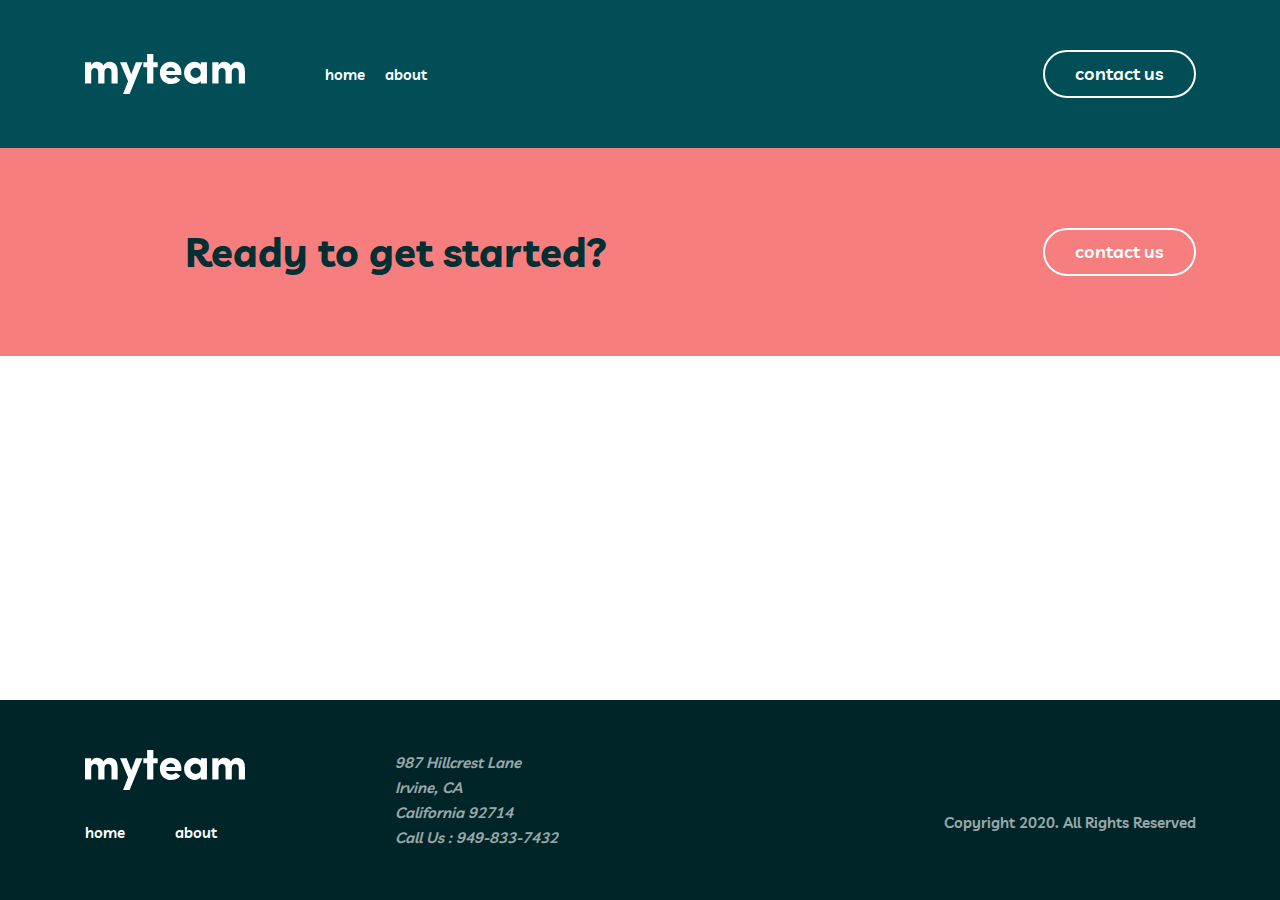
==== index-page/about.html @ 9ddb5560 "home qismi tayyor" ====
<!DOCTYPE html>
<html lang="en">
<head>
    <meta charset="UTF-8">
    <meta http-equiv="X-UA-Compatible" content="IE=edge">
    <meta name="viewport" content="width=device-width, initial-scale=1.0">
    <title>Document</title>
    <link rel="stylesheet" href="/normalize.css">
     <link rel="stylesheet" href="/style.css">
    <link rel="stylesheet" href="https://cdnjs.cloudflare.com/ajax/libs/font-awesome/6.5.1/css/all.min.css"
        integrity="sha512-DTOQO9RWCH3ppGqcWaEA1BIZOC6xxalwEsw9c2QQeAIftl+Vegovlnee1c9QX4TctnWMn13TZye+giMm8e2LwA=="
        crossorigin="anonymous" referrerpolicy="no-referrer" />
</head>
<body>
    <header class="header">
        <div class="container header-container">
            <div class="header logo">
                <a href="./index.html"><img src="../images/header-logo.svg" alt=""></a>
            </div>
            <ul class="header-list">
                <li class="header-item">
                    <a class="header-link" href="./index.html">home</a>
                </li>
                <li class="header-item">
                    <a class="header-link" href="./index.html">about</a>
                </li>
            </ul>
            <a class="header-button btn" href="">contact us</a>
        </div>
    </header>
    <main class="main">
    <div class="cta">
        <img class="cta-img-past-kok" src="./images/image-main-past-kok.png" alt="">
        <img class="cta-img-com" src="./images/CombineShape-image.png" alt="">
        <img class="cta-img-black" src="./images/image-black-main.png" alt="">
        <img class="cta-img-2" src="./images/image-main-kok.png" alt="">
        <div class="cta-container container">
            <h2 class="cta-container-title">Ready to get started?</h2>
            <a class="header-button btn" href="">contact us</a>
        </div>
    </div>
    </main>
    <footer class="footer">
        <div class="footer-container container">
            <div class="footer-sidebar">
                <a href="../index.html"><img src="../images/header-logo.svg" alt="" class="footer-logo"></a>
                <ul class="footer_list">
                    <li class="footer_item">
                        <a href="../index.html" class="footer_link">home</a>
                    </li>
                    <li class="footer_item">
                        <a href="./about.html" class="footer_link">about</a>
                    </li>
                </ul>
            </div>
            <address class="footer-adress">
                <p class="address-p">987 Hillcrest Lane <br> Irvine, CA <br> California 92714 <br> Call Us : 949-833-7432
                </p>
            </address>
            <div class="footer-widget">
                <div class="footer_icons">
                    <i class="fa-brands fa-square-facebook" width="30" height="30"></i>
                    <i class="fa-brands fa-pinterest"></i>
                    <i class="fa-brands fa-square-twitter"></i>
                </div>
                <p class="footer-description">Copyright 2020. All Rights Reserved
    
                </p>
    
            </div>
        </div>
    </footer>
    
</body>
</html>
---- style.css ----
:root {
    --background: #014E56;
    --background-black: #1D1C1E;
    --btn-backround: #E7816B;
    --btn-hover: #002529;
    --black-color: #012F34;
    --white-color: #FFFFFF;
    --text-background: #F67E7E;
}


/* livvic-500 - latin */
@font-face {
    font-display: swap;
    /* Check https://developer.mozilla.org/en-US/docs/Web/CSS/@font-face/font-display for other options. */
    font-family: 'Livvic';
    font-style: normal;
    font-weight: 500;
    src: url('/font/livvic-v14-latin-500.woff2') format('woff2');
    /* Chrome 36+, Opera 23+, Firefox 39+, Safari 12+, iOS 10+ */
}

/* livvic-600 - latin */
@font-face {
    font-display: swap;
    /* Check https://developer.mozilla.org/en-US/docs/Web/CSS/@font-face/font-display for other options. */
    font-family: 'Livvic';
    font-style: normal;
    font-weight: 600;
    src: url('/font/livvic-v14-latin-600.woff2') format('woff2');
    /* Chrome 36+, Opera 23+, Firefox 39+, Safari 12+, iOS 10+ */
}

/* livvic-700 - latin */
@font-face {
    font-display: swap;
    /* Check https://developer.mozilla.org/en-US/docs/Web/CSS/@font-face/font-display for other options. */
    font-family: 'Livvic';
    font-style: normal;
    font-weight: 700;
    src: url('/font/livvic-v14-latin-700.woff2') format('woff2');
    /* Chrome 36+, Opera 23+, Firefox 39+, Safari 12+, iOS 10+ */
}

* {
    margin: 0;
    padding: 0;
    box-sizing: border-box;
}

a {
    text-decoration: none;
}

ol,
ul {
    list-style: none;
}

img {
    display: flex;
    object-fit: cover;

}

h1 {
    margin: 0;
    font-size: 64px;
    line-height: 56px;
    font-weight: 700;
}

h2 {
    font-size: 40px;
    line-height: 48px;
    font-weight: 700;
}

h3 {
    font-size: 18px;
    line-height: 28px;
    font-weight: 700;

}

html {
    height: 100%;
}

body {
    font-family: 'Livvic',sans-serif;
    font-size: 15px;
    line-height: 25px;
    font-weight: 600;
    height: 100%;
    display: flex;
    flex-direction: column;
    color: var(--white-color);
}


.btn {
    width: 153px;
    height: 48px;
    border-radius: 25px;
    padding: 8px 12px;
    background: transparent;
    cursor: pointer;
}



.container {
    width: 100%;
    max-width: 1211px;
    margin-left: auto;
    margin-right: auto;
    padding-right: 50px;
    padding-left: 50px;
}


/* header qismi */


.header-container {
    display: flex;
    align-items: center;
    padding: 50px;
}

.header {
   background-color: var(--background);
}

.logo {
    margin-right: 80px;
}

.header-list {
    margin-right: auto;
    display: flex;
    gap: 20px;
}


.header-link {
    color: var(--white-color);
    transition: 0.4s;
}
.header-link:hover {
    color: var(--text-background);
}

.header-button {
    color: var(--white-color);
    border: 2px solid #ffffff;
    font-size: 18px;
    line-height: 28px;
    transition: 0.5s;
    text-align: center;
}
.header-button:hover{
    color: var(--btn-hover);
    background: var(--white-color);
}
/* main -Hero  */
.main {
    flex-grow: 1;
}


.main-hero {
    background: var(--background);
    position: relative;
    height: 75vh;
}



.main-hero-container {
    padding: 50px;
    display: flex;
    gap: 30px;
}

.main-hero-title {
    width: 635px;
    font-size: 100px;
    line-height: 100px;
}
.title-span {
    color: var(--text-background);
}

.main-hero-box {
    width: 440px;
}

.line {
    width: 50px;
    height: 4px;
    background: #79C8C7;
    margin-bottom: 75px;
}

.description-hero {
    line-height: 28px;
    font-size: 18px;
}

.hero-img-left {
    position: absolute;
    top: 50px;
    height: 200px;
    width: 100px;
    
}

.hero-img-left-black {
position: absolute; 
z-index: 3;
}

.hero-img-left-2 {
    position: absolute;
    bottom: 0;
    right: 0;
    z-index: 4; 
}

.hero-img-left-blue {
    position: absolute;
    bottom: 0;
}

.hero-img-right {
    position: absolute;
    bottom: 0;
    right: 100px;
    width: 500px;
    height: 200px;
}

.hero-img-right-past {
    position: absolute;
    bottom: 0;
    right: 140px;
    z-index: 1;
}

.hero-img-right-1 {
    top: 97px;
    position: absolute;
    z-index: 1;
}

.hero-img-right-kok {
    position: absolute;
    bottom: 0;
}

.hero-img-right-blue {
    width: 50px;
    position: absolute;
    right: 120px;
    top: 80px;
    z-index: 1;
}
.hero-img-right-past-kok {
    position: absolute;
    bottom: 0;
    right: 110px;
}

/* main-project */
.main-project {
    background: var(--black-color);
    position: relative;
}


.main-project-container {
    padding: 100px 50px 100px 50px;
    display: flex;
   justify-content: space-between;
    
}

.main-project-box {
  width: 430px;
}

.project-box-line {
   width: 50px;
   height: 4px;
   background-color: var(--text-background);
   margin-bottom: 40px;
   margin-top: 20px;

}


.main-project-box-right {
   display: flex;
   flex-direction: column;
   padding-top: 50px;
   gap: 30px;
}

.project-aside {
    display: flex;
    align-items: center;
    gap: 10px;
}

.project-aside-content {
    background: #2C6269;
    border-radius: 50%;
    width: 30px;
    height: 30px;
    margin-top: -15px;

}
.project-aside-content img {
margin-top: -10px;
margin-left: -10px;
}

.project-side-row {
    width: 440px;
}

.project-side-row-title {
    color: var(--text-background);
    margin-bottom: 10px;
}
.main-project-img-box {
    position: absolute;
    bottom: 0;
    right: 0;
    width: 200px;
    height: 300px;
}

.main-project-img-box_kok2 {
    position: absolute;
    bottom: 0;
    right: 0;
    z-index: 3;

}

.main-project-img-box_kok {
    position: absolute;
    right: 50px;
    top: 48px;

}

.main-project-img-box_1 {
    position: absolute;
    right: 0;
    bottom: 40px;
    z-index: 4;
}

.main-project-img-box_blue {
    position: absolute;
    right: 0;
    bottom: 80px;
    opacity: 0.3;
}

/* MAIN-COLLECTION */
.main-collection {
    background: var(--background);
    position: relative;
  
}

.collection-container {
    padding: 100px 50px 100px 50px;
    display: flex;
    flex-direction: column;
    align-items: center;
}


.collection-title {
    text-align: center;
    width: 930px;
    margin-top: 50px;
}
.collection-title-span {
    color: #79C8C7;
}
.collection-box {
    display: flex;
    gap: 10px;
}

.collection-wrapper {
    width: 350px;
    display: flex;
    flex-direction: column;
    align-items: center;
    margin-top: 70px;
}



.collection-wrapper-descrption {
    margin-top: -20px;
    text-align: center;
}

.collection-wrapper_box {
    margin-top: 20px;
    display: flex;
    flex-direction: column;
    align-items: center;
}

.collection-wrapper_box-title {
    color: #79C8C7;
}


.collection-wrapper_box_img {
    margin-top: 25px;
}
.main-collection-box-left {
    position: absolute;
}

.main-collection-box-left-black {
    position: absolute;
    left: 0;
    top: 0;
}

.main-collection-box-left-1 {
    position: absolute;
    left: 50px;
    top: 55px;
}

.main-collection-box-right {
    position: absolute;
    right: 0;
    bottom: 0;
    width: 200px;
    height: 100px;
}

.main-collection-box-right-past-kok {
    position: absolute;
    z-index: 3;
}

.main-collection-box-right-1 {
    position: absolute;
    z-index: 5;
    right: 0;
    bottom: 0;
}

.main-collection-box-right-blue {
    position: absolute;
    right: 0;
     bottom: 0;
     opacity: 0.4;
}

/* CTA-QISMI */
.cta {
    background-color: var(--text-background);
    position: relative;
}

.cta-container {
    padding: 80px 50px 80px 50px;
    display: flex;
    align-items: center;
    justify-content: space-between;
}


.cta-container-title {
    color: var(--black-color);
    margin-left: 100px;
}

.cta-container-button {
    margin-right: 100px;
    border: 2px solid #012F34;
    font-size: 18px;
    line-height: 28px;
    transition: 0.4s;
}
.cta-container-button:hover {
  background-color: var(--black-color);
  color: var(--white-color);
}


.cta-img-past-kok {
    position: absolute;
    bottom: 0;
}

.cta-img-com {
    position: absolute;
    bottom: 0;
    z-index: 5 ;
}

.cta-img-black {
    position: absolute;
    bottom: 0;
    opacity: 0.7;
}

.cta-img-2 {
    position: absolute;
    top: 62px;
}


/* FOOTER - QISMI */
.footer {
background-color: #002529;
}

.footer-container {
    display: flex;
    padding: 50px;
}



.footer-sidebar {
    display: flex;
    flex-direction: column;
    gap: 30px;
}


.footer_list {
    display: flex;
    align-items: center;
    gap: 50px;
}



.footer_link {
    color: var(--white-color);
        transition: 0.4s;
}
.footer_link:hover{
    color: var(--text-background);
}

.footer-adress {
    margin-left: 150px;
    margin-right: auto;
    opacity: 0.6;
}




.footer_icons {
   margin-left: 200px;
}



.footer-description {
   margin-top: 60px;
   opacity: 0.6;
}
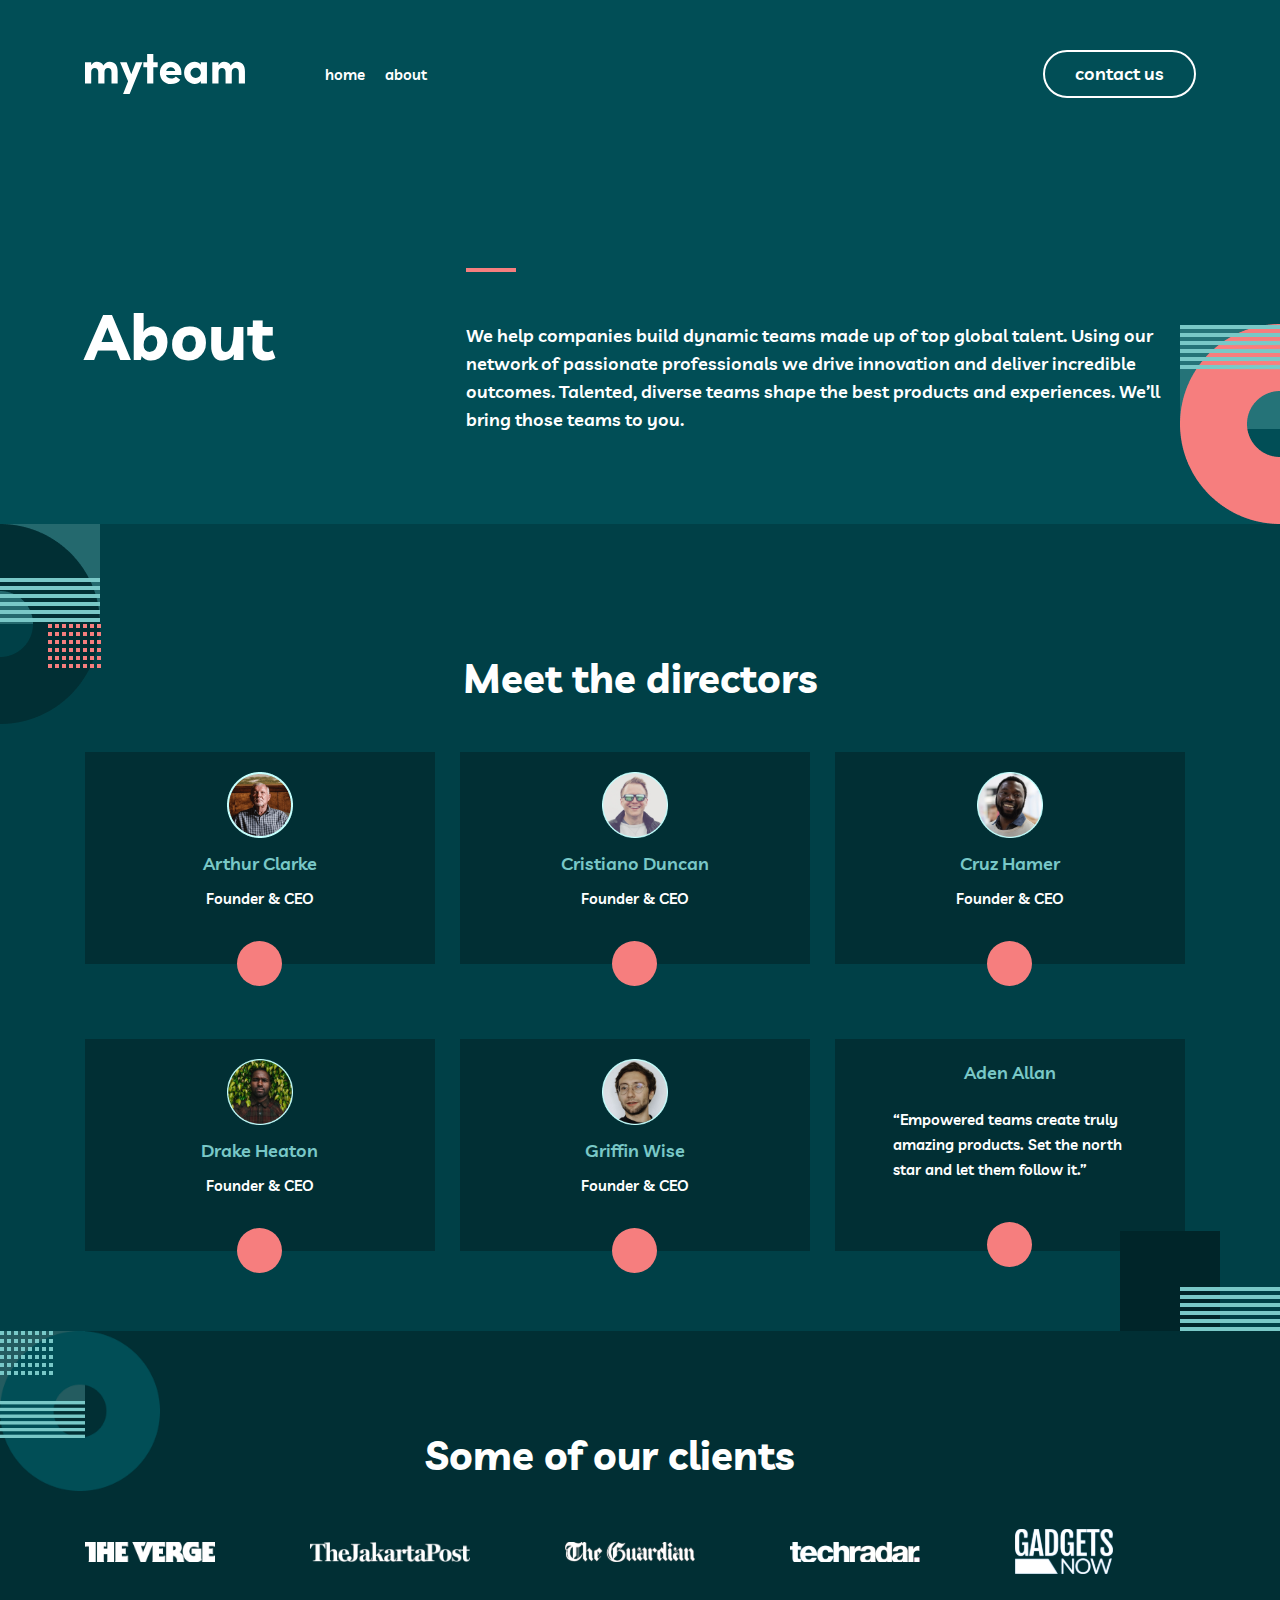
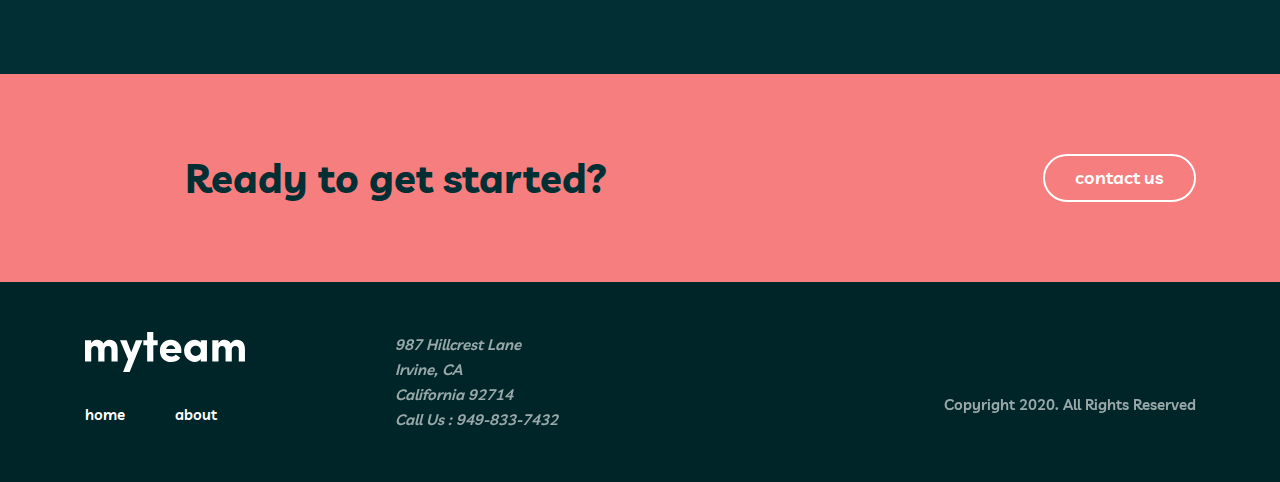
==== commit fd9e6fea: "tayyor" ====
--- a/index-page/about.html
+++ b/index-page/about.html
@@ -19,16 +19,111 @@
             </div>
             <ul class="header-list">
                 <li class="header-item">
-                    <a class="header-link" href="./index.html">home</a>
+                    <a class="header-link" href="/index.html">home</a>
                 </li>
                 <li class="header-item">
-                    <a class="header-link" href="./index.html">about</a>
+                    <a class="header-link" href="/index-page/about.html">about</a>
                 </li>
             </ul>
-            <a class="header-button btn" href="">contact us</a>
+            <a class="header-button btn" href="/index-page/contact.html">contact us</a>
         </div>
     </header>
     <main class="main">
+        <div class="about_hero">
+            <div class="about-hero-box-img">
+                <img class="about-hero-box-img-qizil" src="/images/qizil.png" alt="">
+                <img class="about-hero-box-img-1" src="/images/images-1.png" alt="">
+                <img class="about-hero-box-img-black" src="/images/image-blue.png" alt="">
+            </div>
+           <div class="container about-hero-container">
+            <h1 class="about_hero_title">About</h1>
+            <div class="about-hero_box">
+                <div class="about-hero_line"></div>
+                <h3 class="about-hero_description">We help companies build dynamic teams made up of top global talent. Using our
+                    network of passionate professionals we
+                    drive innovation and deliver incredible outcomes. Talented, diverse teams shape the best products and
+                    experiences. We’ll
+                    bring those teams to you.</h3>
+            </div>
+           </div>
+        </div>
+        <div class="about-collection">
+            <div class="about-collection-img-box-own">
+                <img class="about-collection-img-box-own-black" src="/images/image-black.png" alt="">
+                <img class="about-collection-img-box-own-1" src="/images/images-1.png" alt="">
+                <img class="about-collection-img-box-own-2" src="/images/image-2.png" alt="">
+                <img class="about-collection-img-box-own-blue" src="/images/image-blue.png" alt="">
+            </div>
+            <div class="about-collection-img-box-two">
+                <img class="about-collection-img-box-two-1" src="/images/images-1.png" alt="">
+                <img class="about-collection-img-box-two-main" src="/images/image-black-main.png" alt="">
+            </div>
+            <div class="container about-collection-container">
+                   <h2 class="about-meet">Meet the directors</h2>
+                   <ul class="about-collection_list">
+                    <li class="about-collection_item">
+                        <img class="about-collection_item-img" src="/images/arthur-imgae.png" alt="" width="66" height="66">
+                        <h3 class="about-collection_item-title">Arthur Clarke</h3>
+                        <p class="about-collection_item-paragrph">Founder & CEO</p>
+                        <div class="about-collection-item-logo"><i class="fa-solid fa-plus "></i></div>
+                    </li>
+                    <li class="about-collection_item">
+                        <img class="about-collection_item-img" src="/images/about/cristiano.png" alt="" width="66" height="66">
+                        <h3 class="about-collection_item-title">Cristiano Duncan</h3>
+                        <p class="about-collection_item-paragrph">Founder & CEO</p>
+                        <div class="about-collection-item-logo"><i class="fa-solid fa-plus "></i></div>
+                    </li>
+                    <li class="about-collection_item">
+                        <img class="about-collection_item-img" src="/images/about/cruz.png" alt="" width="66" height="66">
+                        <h3 class="about-collection_item-title">Cruz Hamer</h3>
+                        <p class="about-collection_item-paragrph">Founder & CEO</p>
+                        <div class="about-collection-item-logo"><i class="fa-solid fa-plus "></i></div>
+                    </li>
+                    <li class="about-collection_item">
+                        <img class="about-collection_item-img" src="/images/about/drake.png" alt="" width="66" height="66">
+                        <h3 class="about-collection_item-title">Drake Heaton</h3>
+                        <p class="about-collection_item-paragrph">Founder & CEO</p>
+                        <div class="about-collection-item-logo"><i class="fa-solid fa-plus "></i></div>
+                    </li>
+                    </li>
+                    <li class="about-collection_item">
+                        <img class="about-collection_item-img" src="/images/about/griffin.png" alt="" width="66" height="66">
+                        <h3 class="about-collection_item-title">Griffin Wise</h3>
+                        <p class="about-collection_item-paragrph">Founder & CEO</p>
+                        <div class="about-collection-item-logo"><i class="fa-solid fa-plus "></i></div>
+                    </li>
+                    </li>
+                    <li class="about-collection_item">
+                        <h3 class="aden-title">Aden Allan</h3>
+                         <p class="aden-p">“Empowered teams create truly amazing products. Set the north star and let them follow it.”</p>
+                         <div class="aden-box">
+                            <i class="fa-brands fa-square-twitter"></i>
+                            <i class="fa-brands fa-instagram"></i>
+                         </div>
+                        <div class="about-collection-item-logo"><i class="fa-solid fa-plus "></i></div>
+                    </li>
+                   </ul>
+            </div>
+        </div>
+        <div class="about-project">
+            <div class="about-project-img-box">
+                <img class="about-project-img-box-round" src="/images/image-round.png" alt="">
+                <img class="about-project-img-box-1" src="/images/images-1.png" alt="">
+                <img class="about-project-img-box-blue" src="/images/image-blue.png" alt="">
+                <img class="about-project-img-box-kok" src="/images/image-main-kok.png" alt="">
+            </div>
+            <div class="container about-project-container">
+               <h2 class="about-project-title">Some of our clients</h2>
+               <div class="about-project_logoes">
+                <img src="/images/about/Bitmap.png" alt="" width="130" height="20">
+                <img src="/images/about/the-jakarta-post@2x.png" alt="" width="160" height="20">
+                <img src="/images/about/the-guardian@2x.svg" alt="" width="130" height="20">
+                <img src="/images/about/techrada.svg" alt="" width="130" height="20">
+
+                <img src="/images/about/gadgets-now.svg" alt="" >
+               </div>
+            </div>
+        </div>
     <div class="cta">
         <img class="cta-img-past-kok" src="./images/image-main-past-kok.png" alt="">
         <img class="cta-img-com" src="./images/CombineShape-image.png" alt="">
@@ -36,7 +131,7 @@
         <img class="cta-img-2" src="./images/image-main-kok.png" alt="">
         <div class="cta-container container">
             <h2 class="cta-container-title">Ready to get started?</h2>
-            <a class="header-button btn" href="">contact us</a>
+            <a class="header-button btn" href="/index-page/contact.html">contact us</a>
         </div>
     </div>
     </main>
--- a/style.css
+++ b/style.css
@@ -79,7 +79,7 @@
 h3 {
     font-size: 18px;
     line-height: 28px;
-    font-weight: 700;
+    font-weight: 600;
 
 }
 
@@ -581,4 +581,370 @@
 .footer-description {
    margin-top: 60px;
    opacity: 0.6;
+}
+
+
+
+/* ABOUT PAGE QISMI */
+.about_hero {
+    background-color: var(--background);
+    position: relative;
+}
+.about-hero-container {
+    padding: 90px 50px 90px 50px;
+    display: flex;
+    align-items: center;
+    justify-content: space-between;
+}
+
+.about-hero_box {
+    width: 730px;
+    margin-top: 30px;
+}
+
+.about-hero_line {
+    width: 50px;
+    height: 4px;
+    background-color: var(--text-background);
+}
+
+.about-hero_description {
+    margin-top: 50px;
+}
+
+
+.about-hero-box-img {
+    position: absolute;
+    width: 250px;
+    height: 250px;
+    bottom: 0;
+    right: 0;
+}
+
+.about-hero-box-img-qizil {
+    position: absolute;
+    bottom: 0;
+        right: 0;
+        z-index: 3;
+}
+
+.about-hero-box-img-1 {
+    position: absolute;
+    bottom: 155px;
+        right: 0;
+        z-index: 5;
+    }
+
+
+.about-hero-box-img-black {
+    position: absolute;
+    bottom: 95px;
+    right: 0;
+    opacity: 0.3;
+}
+
+
+/* ABOUT-COLLCTION QISM */
+
+.about-collection {
+    background-color: #004047;
+    position: relative;
+}
+
+
+.about-collection-container {
+    padding: 80px 50px 80px 50px;
+    display: flex;
+    flex-direction: column;
+    align-items: center;
+}
+.about-meet {
+    margin-top: 50px;
+}
+.about-collection_list {
+      flex-wrap: wrap;
+        display: flex;
+        gap: 25px;
+
+}
+
+.about-collection_item {
+    display: flex;
+        flex-direction: column;
+        align-items: center;
+        background-color: var(--black-color);
+    width: 350px;
+    margin-top: 50px;
+}
+
+.about-collection_item-img {
+    margin-top: 20px;
+}
+
+.about-collection_item-title {
+    margin-top: 12px;
+    color: #79C8C7;
+}
+
+.about-collection_item-paragrph {
+    margin-top: 8px;
+}
+
+.about-collection-item-logo {
+    width: 45px;
+    height: 45px;
+    border-radius: 50%;
+    display: flex;
+    align-items: center;
+    justify-content: center;
+    background-color: var(--text-background);
+    margin-bottom: -22px;
+    margin-top: 30px;
+}
+.fa-plus {
+    color: #002529;
+}
+
+.aden-title {
+    color:#79C8C7;
+    margin-top: 20px;
+}
+
+.aden-p {
+    width: 254px;
+    margin-left: 20px;
+    margin-top: 20px;
+}
+
+.aden-box {
+    margin-top: 10px;
+    display: flex;
+    gap: 8px;
+}
+
+
+.about-collection-img-box-own {
+    position: absolute;
+    width: 200px;
+    height: 200px;
+}
+
+.about-collection-img-box-own-black {
+    position: absolute;
+    z-index: 2;
+}
+
+.about-collection-img-box-own-1 {
+    position: absolute;
+    z-index: 3;
+    top: 54px;
+}
+
+.about-collection-img-box-own-2 {
+    position: absolute;
+    z-index: 4;
+    top: 100px;
+    left: 48px;
+}
+
+.about-collection-img-box-own-blue {
+    position: absolute;
+    opacity: 0.3;
+}
+.about-collection-img-box-two {
+    position: absolute;
+    width: 200px;
+    height: 200px;
+    bottom: 0;
+    right: 0;
+}
+.about-collection-img-box-two-1 {
+    position: absolute;
+    bottom: 0;
+        right: 0;
+        z-index: 2;
+}
+
+.about-collection-img-box-two-main {
+    position: absolute;
+        bottom: 0;
+        right: 60px;
+}
+
+
+/* ABOUT PROJECT */
+.about-project {
+    background-color: var(--black-color);
+    position: relative;
+}
+
+.about-project-container {
+    padding: 100px 50px 100px 50px;
+  
+}
+
+.about-project-title {
+    margin-left: 340px;
+}
+
+.about-project_logoes {
+    display: flex;
+    margin-top: 50px;
+    align-items: center;
+    gap: 95px;
+}
+
+.about-project-img-box {
+    position: absolute;
+    width: 200px;
+    height: 200px;
+}
+.about-project-img-box-round {
+    position: absolute;
+    width: 160px;
+    height: 160px;
+    z-index: 2;
+}
+
+.about-project-img-box-1 {
+        position: absolute;
+        top: 70px;
+        z-index: 5;
+    width: 85px;
+}
+
+.about-project-img-box-blue {
+    position: absolute;
+    opacity: 0.3;
+    width: 85px;
+    height: 70px;
+}
+
+.about-project-img-box-kok {
+    position: absolute;
+    z-index: 3;
+}
+
+
+/* CONTACT QISMI */
+.contact-hero {
+    background-color: var(--background);
+    position: relative;
+}
+
+.contact-hero-left {
+    width: 540px;
+}
+.contact-hero-container {
+    padding: 50px;
+    display: flex;
+}
+
+
+.contact-hero-left-p {
+    color: var(--text-background);
+    margin-top: 40px;
+    font-size: 32px;
+    line-height: 48px;
+}
+
+.contact-hero-list {
+    margin-top: 30px;
+    display: flex;
+    flex-direction: column;
+    gap: 20px;
+}
+
+.contact-hero-item {
+    gap: 20px;
+    display: flex;
+    align-items: center;
+    margin-left: 10px;
+}
+
+.contact-hero-item-img {
+    width: 50px;
+    height: 50px;
+    border-radius: 50%;
+    background-color: #2C6269;
+}
+.contact-hero-item-img img {
+  margin-left: -10px;
+  margin-top: -10px;
+}
+
+.contact-hero-form {
+}
+
+form {
+}
+.name {
+    margin-top: 10px;
+}
+label {
+    opacity: 0.8;
+    margin-left: 10px;
+}
+.name input {
+    width: 100%;
+    background: transparent;
+    border: none;
+    border-bottom: 1px solid #FFFFFF;
+    color: var(--white-color);
+}
+
+
+.your {
+    margin-top: 10px;
+}
+
+textarea {
+    width: 100%;
+    background: transparent;
+        border: none;
+        border-bottom: 1px solid #FFFFFF;
+        height: 50px;
+}
+.button {
+    width: 123px;
+    height: 48px;
+    border-radius: 30px;
+    margin-top: 20px;
+    border: none;
+    color: #004047;
+    transition: 0.4s;
+}
+.button:hover {
+    background-color: var(--btn-hover);
+    color: var(--white-color);
+}
+
+
+.contact-hero-img-box {
+    position: absolute;
+    right: 0;
+    bottom: 0;
+    width: 200px;
+    height: 250px;
+}
+
+.contact-hero-img-box-qizil {
+    position: absolute;
+    bottom: 0;
+    right: 0;
+    z-index: 4;
+}
+
+.contact-hero-img-box-kok {
+    position: absolute;
+    bottom: 30px;
+    right: 0;
+}
+
+.contact-hero-img-box-blue {
+    position: absolute;
+    width: 50px;
+    height: 50px;
+    right: 50px;
+    top: 10px;
 }